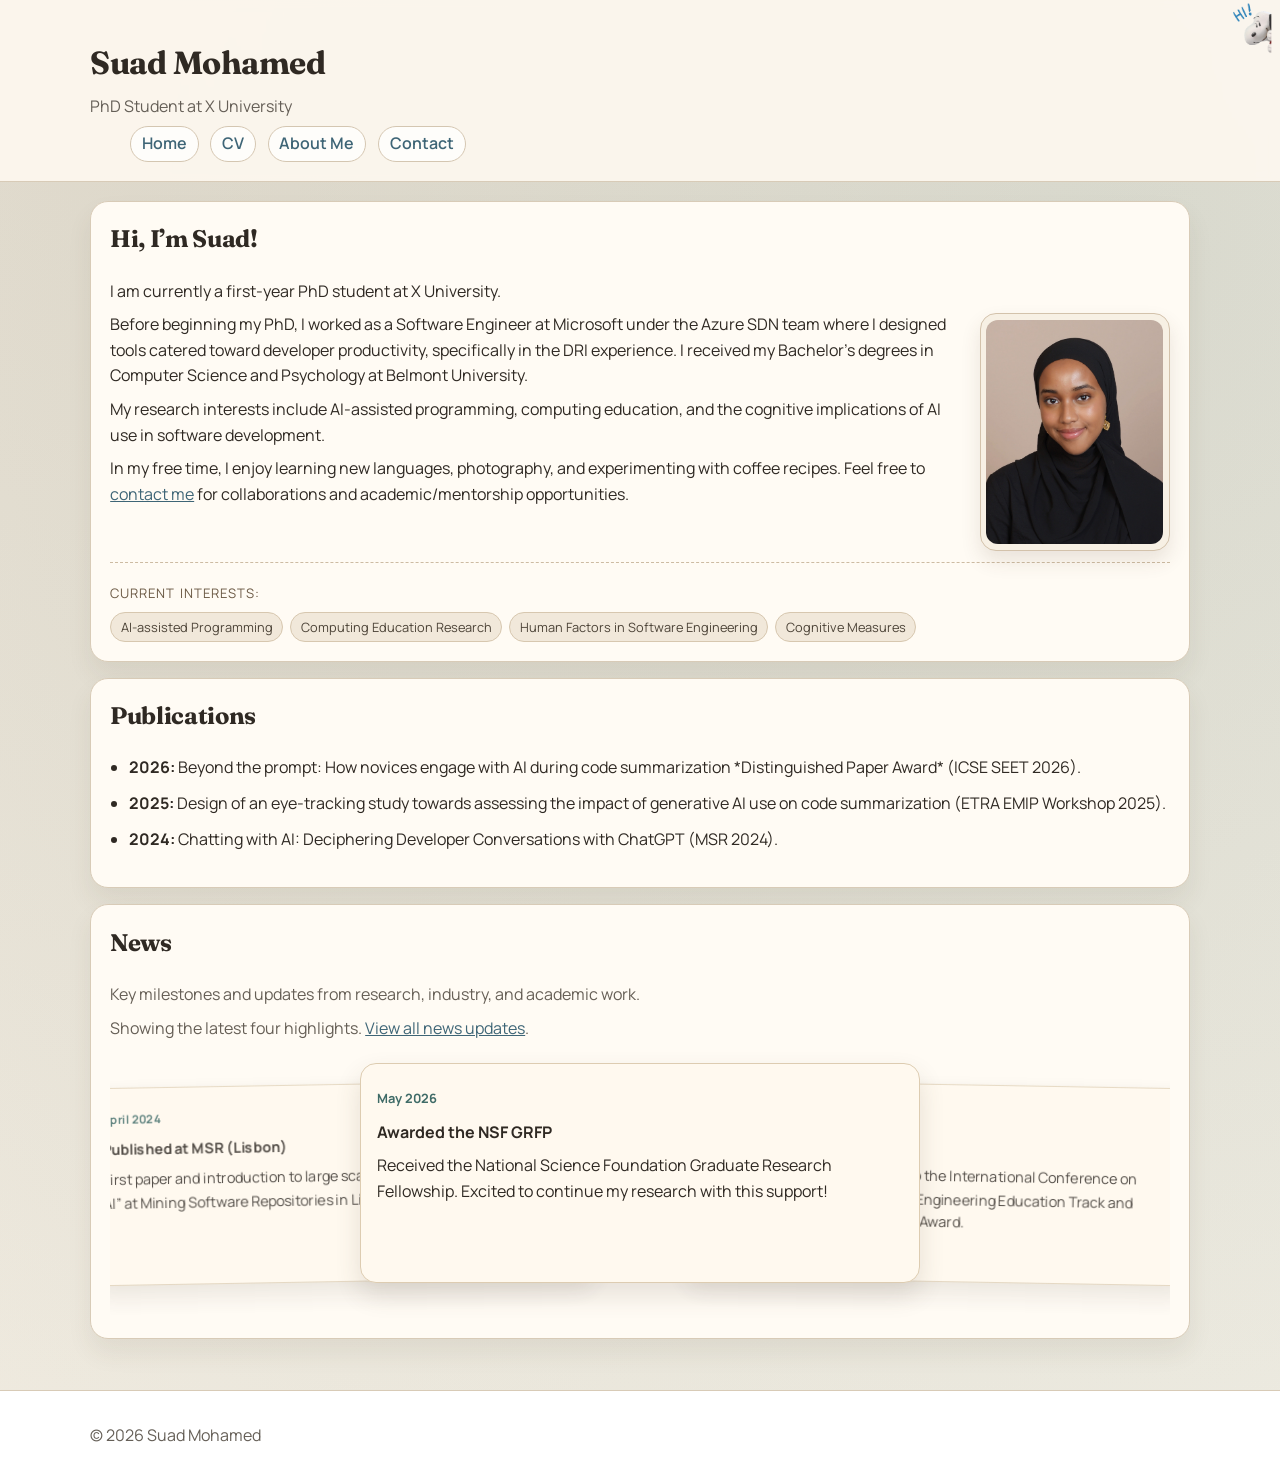
==== index.html @ ae7f822a "updating foundation for academic website" ====
<!doctype html>
<html lang="en">
  <head>
    <meta charset="UTF-8" />
    <meta name="viewport" content="width=device-width, initial-scale=1.0" />
    <meta
      name="description"
      content="Academic homepage for Suad Mohamed: research, publications, teaching, and contact details."
    />
    <title>Suad Mohamed | Academic Homepage</title>
    <link rel="preconnect" href="https://fonts.googleapis.com" />
    <link rel="preconnect" href="https://fonts.gstatic.com" crossorigin />
    <link
      href="https://fonts.googleapis.com/css2?family=Fraunces:opsz,wght@9..144,600;9..144,700&family=Manrope:wght@400;500;700&display=swap"
      rel="stylesheet"
    />
    <link rel="icon" type="image/png" href="photos/babypic.png" />
    <link rel="apple-touch-icon" href="photos/babypic.png" />
    <link rel="stylesheet" href="styles.css" />
  </head>
  <body class="home-page">
    <div class="corner-greeter" aria-hidden="true">
      <img
        src="photos/profile/snoopyhi.gif"
        alt="Animated Snoopy saying hi"
        class="corner-greeter-mascot"
      />
    </div>

    <header class="site-header">
      <div class="container">
        <h1>Suad Mohamed</h1>
        <p class="subtitle"> PhD Student at X University</p>
        <nav aria-label="Primary navigation">
          <ul class="nav-list">
            <li><a href="#about">Home</a></li>
            <li><a href="cv.html" target="_blank" rel="noopener">CV</a></li>
            <li><a href="about.html">About Me</a></li>
            <li class="nav-contact-item">
              <button
                type="button"
                class="nav-contact-toggle"
                id="homeContactToggle"
                aria-expanded="false"
                aria-controls="homeContactRow"
              >
                Contact
              </button>
              <div class="nav-contact-row" id="homeContactRow" aria-label="Contact links">
                <a class="nav-contact-icon" href="mailto:suadmohamedh@gmail.com" aria-label="Email">
                  <svg viewBox="0 0 24 24" width="30" height="30" aria-hidden="true" focusable="false">
                    <path d="M3 6h18v12H3z" fill="none" stroke="currentColor" stroke-width="1.8" />
                    <path d="M3 7l9 7 9-7" fill="none" stroke="currentColor" stroke-width="1.8" />
                  </svg>
                </a>
                <a class="nav-contact-icon" href="https://www.linkedin.com/suad-hmohamed" aria-label="LinkedIn">
                  <svg viewBox="0 0 24 24" width="30" height="30" aria-hidden="true" focusable="false">
                    <path d="M5 9h3v10H5zM6.5 5.5A1.5 1.5 0 116.5 8a1.5 1.5 0 010-3zM10 9h3v1.6c.7-1.2 2-1.9 3.3-1.8 2.3 0 4 1.5 4 4.5V19h-3v-5.1c0-1.4-.5-2.3-1.8-2.3s-2 .8-2 2.3V19h-3z" fill="currentColor" />
                  </svg>
                </a>
                <a class="nav-contact-icon" href="https://github.com/sussanmo" aria-label="GitHub">
                  <svg viewBox="0 0 24 24" width="30" height="30" aria-hidden="true" focusable="false">
                    <path d="M12 2C6.5 2 2 6.6 2 12.3c0 4.5 2.8 8.3 6.7 9.6.5.1.7-.2.7-.5v-2c-2.7.6-3.2-1.2-3.2-1.2-.4-1.2-1-1.5-1-1.5-.9-.6 0-.6 0-.6 1 .1 1.6 1.1 1.6 1.1.9 1.6 2.3 1.1 2.8.9.1-.7.4-1.1.7-1.3-2.1-.2-4.3-1.1-4.3-4.8 0-1 .3-1.8.8-2.5 0-.2-.3-1.2.1-2.5 0 0 .8-.3 2.6 1a8.8 8.8 0 014.8 0c1.8-1.3 2.6-1 2.6-1 .4 1.3.1 2.3.1 2.5.5.7.8 1.5.8 2.5 0 3.7-2.2 4.6-4.3 4.8.4.3.7 1 .7 2v2.9c0 .3.2.6.7.5 3.9-1.3 6.7-5.1 6.7-9.6C22 6.6 17.5 2 12 2z" fill="currentColor" />
                  </svg>
                </a>
              </div>
            </li>
          </ul>
        </nav>
      </div>
    </header>

    <main class="container home-layout">
      <section id="about" class="card home-about">
        <h2>Hi, I’m Suad!</h2>
        <div class="intro-grid">
          <div>
            <p>
              I am currently a first-year PhD student at X University.
            </p>
            <div class="headshot-frame">
              <img src="photos/headshot_id.jpeg" alt="Headshot of Suad Mohamed" class="headshot" />
            </div>
            <p>
              Before beginning my PhD, I worked as a Software Engineer at Microsoft under the Azure SDN team where I designed tools catered toward developer productivity, specifically in the DRI experience. I received my Bachelor’s degrees in Computer Science and
              Psychology at Belmont University.
            </p>
            <p>
              My research interests include AI-assisted programming, computing education, and the
              cognitive implications of AI use in software development.
            </p>
            <p>
              In my free time, I enjoy learning new languages, photography, and experimenting with coffee recipes.
              Feel free to <a href="mailto:suadmohamedh@gmail.com">contact me</a> for collaborations and academic/mentorship opportunities.
            </p>
          </div>
        </div>
        <div class="home-signature">
          <p>Current Interests:</p>
          <div class="cozy-tags" aria-label="Personal highlights">
            <span>AI-assisted Programming</span>
            <span>Computing Education Research</span>
            <span>Human Factors in Software Engineering</span>
            <span>Cognitive Measures</span>
          </div>
        </div>
      </section>

      <section id="publications" class="card home-publications">
        <h2>Publications</h2>
        <ul class="year-list">
          <li>
            <strong>2026:</strong> Beyond the prompt: How novices engage with AI during
            code summarization *Distinguished Paper Award* (ICSE SEET 2026).
          </li>
          <li>
            <strong>2025:</strong> Design of an eye-tracking study towards assessing the
            impact of generative AI use on code summarization (ETRA EMIP Workshop 2025).
          </li>
          <li>
            <strong>2024:</strong> Chatting with AI: Deciphering Developer Conversations
            with ChatGPT (MSR 2024).
          </li>
        </ul>
      </section>


      <section id="news" class="card home-news">
        <h2>News</h2>
        <p class="news-intro">Key milestones and updates from research, industry, and academic work.</p>
        <p class="news-intro">
          Showing the latest four highlights.
          <a href="news.html">View all news updates</a>.
        </p>
        <div class="news-deck" aria-label="Recent achievements" tabindex="0">
          <div class="news-track" role="list">
            <article class="news-card">
            <p class="news-year">May 2026</p>
            <h3>Awarded the NSF GRFP</h3>
            <p>
              Received the National Science Foundation Graduate Research Fellowship. Excited to continue my research with this support!
            </p>
          </article>
          <article class="news-card">
            <p class="news-year">April 2026</p>
            <h3>Presented at ICSE SEET (RIO)</h3>
            <p>
              “Beyond the Prompt” accepted to the International Conference on Software Engineering,
              Software Engineering Education Track and selected for Distinguished Paper Award.
            </p>
          </article>
          <article class="news-card">
            <p class="news-year">May 2025</p>
            <h3> Presented at ETRA EMIP (Tokyo)</h3>
            <p>
              Presented a design paper at the ETRA workshop on eye tracking in programming in Tokyo, Japan.
            </p>
          </article>
          <article class="news-card">
            <p class="news-year">May 2025</p>
            <h3>Dean’s Research Award</h3>
            <p>
              Received the College of Science &amp; Mathematics Dean’s Research Award.
            </p>
          </article>
          <article class="news-card">
            <p class="news-year">April 2024</p>
            <h3>Published at MSR (Lisbon)</h3>
            <p>
              First paper and introduction to large scale data-mining! “Chatting with AI” at Mining Software Repositories in Lisbon.
            </p>
          </article>
          </div>
        </div>
      </section>

    </main>

    <footer class="site-footer">
      <div class="container">
        <p>© <span id="year">2026</span> Suad Mohamed</p>
      </div>
    </footer>
    <script src="index.js"></script>
  </body>
</html>
---- styles.css ----
:root {
  --bg: #f8fafc;
  --text: #0f172a;
  --muted: #475569;
  --card: #ffffff;
  --border: #e2e8f0;
  --link: #1d4ed8;
  --pin-card-width: 230px;
  --pin-row-unit: 10px;
}

* {
  box-sizing: border-box;
}

body {
  margin: 0;
  font-family: Arial, Helvetica, sans-serif;
  background: var(--bg);
  color: var(--text);
  line-height: 1.6;
}

.home-page .corner-greeter {
  position: fixed;
  top: 0;
  right: 0;
  display: grid;
  justify-items: center;
  gap: 0;
  z-index: 30;
  pointer-events: none;
  animation: corner-slide-in 950ms cubic-bezier(0.19, 1.2, 0.36, 1);
  transition: opacity 180ms ease, transform 220ms ease;
}

.home-page .corner-greeter.is-hidden {
  opacity: 0;
  transform: translateY(-10px);
}

.home-page .corner-greeter-mascot {
  width: 56px;
  height: 56px;
  display: block;
  object-fit: contain;
}

@keyframes corner-slide-in {
  0% {
    transform: translateX(88px) rotate(4deg);
    opacity: 0;
  }
  70% {
    transform: translateX(-6px) rotate(-2deg);
    opacity: 1;
  }
  100% {
    transform: translateX(0) rotate(0deg);
    opacity: 1;
  }
}

.home-page {
  --bg: #f3efe5;
  --text: #2f2923;
  --muted: #655f57;
  --card: #fffbf4;
  --border: #d8cbb7;
  --link: #3e6576;
  font-family: 'Manrope', sans-serif;
  background:
    radial-gradient(circle at 10% 8%, rgba(156, 129, 96, 0.16), rgba(156, 129, 96, 0)),
    radial-gradient(circle at 88% 16%, rgba(86, 126, 116, 0.14), rgba(86, 126, 116, 0)),
    var(--bg);
}

.home-page h1,
.home-page h2 {
  font-family: 'Fraunces', serif;
  letter-spacing: -0.015em;
}

.home-page .container {
  width: min(1100px, 94%);
}

.home-page .site-header {
  background: rgba(255, 250, 242, 0.86);
  border-bottom: 1px solid #d8cbb7;
  backdrop-filter: blur(5px);
  padding: 2.3rem 0 1.2rem;
}

.home-page .subtitle {
  margin-bottom: 0.4rem;
}

.home-note {
  margin: 0.2rem 0 1rem;
  color: #4d6e78;
  font-size: 0.95rem;
}

.news-page {
  --bg: #f3efe5;
  --text: #2f2923;
  --muted: #655f57;
  --card: #fffbf4;
  --border: #d8cbb7;
  --link: #3e6576;
  font-family: 'Manrope', sans-serif;
  background: var(--bg);
}

.news-page .container {
  width: min(1100px, 94%);
}

.news-page .site-header {
  background: rgba(255, 250, 242, 0.86);
  border-bottom: 1px solid #d8cbb7;
  backdrop-filter: blur(5px);
  padding: 2.3rem 0 1.2rem;
}

.news-page .site-header h1 {
  font-family: 'Fraunces', serif;
  letter-spacing: -0.015em;
}

.news-page .subtitle {
  margin-bottom: 0.4rem;
}

.home-page .nav-list a,
.home-page .nav-contact-toggle,
.about-page .nav-list a,
.about-page .nav-contact-toggle,
.news-page .nav-list a,
.news-page .nav-contact-toggle {
  background: rgba(255, 255, 255, 0.75);
  border: 1px solid #d4c6b1;
  border-radius: 999px;
  padding: 0.24rem 0.68rem;
  min-height: 2rem;
  display: inline-flex;
  align-items: center;
  line-height: 1.2;
  color: var(--link);
  font: inherit;
  font-weight: 600;
  text-decoration: none;
  appearance: none;
}

.home-page .nav-list,
.about-page .nav-list,
.news-page .nav-list {
  gap: 0.72rem;
}

.home-page .nav-contact-item,
.about-page .nav-contact-item,
.news-page .nav-contact-item {
  position: relative;
  display: inline-flex;
  align-items: center;
  gap: 0;
  min-height: 2rem;
  vertical-align: middle;
}

.home-page .nav-contact-toggle {
  cursor: pointer;
}

.about-page .nav-contact-toggle {
  cursor: pointer;
}

.news-page .nav-contact-toggle {
  cursor: pointer;
}

.home-page .nav-contact-row,
.about-page .nav-contact-row,
.news-page .nav-contact-row {
  position: absolute;
  top: 0;
  left: calc(100% + 0.35rem);
  z-index: 25;
  display: inline-flex;
  align-items: center;
  gap: 0.26rem;
  min-height: 2.3rem;
  padding: 0;
  overflow: hidden;
  max-width: 0;
  opacity: 0;
  transform: translate(-8px, 0);
  transition: max-width 260ms ease, opacity 210ms ease, transform 260ms ease;
}

.home-page .nav-contact-row.is-open,
.about-page .nav-contact-row.is-open,
.news-page .nav-contact-row.is-open {
  max-width: 180px;
  opacity: 1;
  transform: translate(0, 0);
}

.home-page .nav-contact-icon,
.about-page .nav-contact-icon,
.news-page .nav-contact-icon {
  width: 2.2rem;
  height: 2.2rem;
  border-radius: 999px;
  border: 1px solid #9f7a4e;
  background: #fff7ea;
  color: #3f2f1f;
  display: grid;
  place-items: center;
}

.home-page .nav-contact-icon svg,
.about-page .nav-contact-icon svg,
.news-page .nav-contact-icon svg {
  display: block;
  width: 28px !important;
  height: 28px !important;
}

.home-page .nav-contact-icon:hover,
.about-page .nav-contact-icon:hover,
.news-page .nav-contact-icon:hover {
  background: #e8cfad;
}

.home-page .card {
  border-radius: 18px;
  border-color: #d8cbb7;
  box-shadow: 0 14px 24px rgba(79, 60, 38, 0.08);
  margin-bottom: 1rem;
  padding: 1.15rem 1.2rem;
  animation: home-card-rise 420ms ease both;
}

.home-page .home-layout {
  display: block;
}

.home-page .home-about {
  width: 100%;
}

.home-page .intro-grid {
  display: block;
}

.home-page .home-publications {
  width: 100%;
}

.home-page .home-news {
  width: 100%;
}

.home-page .card:nth-of-type(2) {
  animation-delay: 70ms;
}

.home-page .card:nth-of-type(3) {
  animation-delay: 140ms;
}

.home-page .card:nth-of-type(4) {
  animation-delay: 210ms;
}

.home-page .headshot-frame {
  border-radius: 16px;
  border: 1px solid #d3c2ab;
  background: #f7f0e4;
  padding: 0.35rem;
  width: 190px;
  max-width: 190px;
  aspect-ratio: 4 / 5;
  float: right;
  clear: right;
  margin: 0.05rem 0 0.7rem 0.95rem;
  box-shadow: 0 10px 20px rgba(79, 60, 38, 0.12);
  overflow: hidden;
}

.home-page .headshot {
  min-height: 0;
  border-radius: 12px;
  object-position: center 24%;
}

.home-signature {
  clear: both;
  margin-top: 0.9rem;
  border-top: 1px dashed #cdbba2;
  padding-top: 0.75rem;
}

.home-signature p {
  margin: 0;
  font-size: 0.82rem;
  text-transform: uppercase;
  letter-spacing: 0.08em;
  color: #6c5a45;
}

.cozy-tags {
  margin-top: 0.45rem;
  display: flex;
  flex-wrap: wrap;
  gap: 0.42rem;
}

.cozy-tags span {
  font-size: 0.8rem;
  background: #f1e8da;
  color: #4d4438;
  border: 1px solid #d7c7af;
  border-radius: 999px;
  padding: 0.25rem 0.6rem;
}

.home-page .news-intro {
  color: #665f56;
}

.home-page .news-card {
  background: #fff9ef;
  border-color: #ddccb1;
  box-shadow: 0 12px 26px rgba(77, 64, 47, 0.14);
}

.home-page main {
  padding: 1.2rem 0 2.2rem;
}

.home-page .news-year {
  color: #3f6b67;
}

@keyframes home-card-rise {
  from {
    opacity: 0;
    transform: translateY(8px);
  }
  to {
    opacity: 1;
    transform: translateY(0);
  }
}

.container {
  width: min(900px, 92%);
  margin: 0 auto;
}

.site-header {
  background: #ffffff;
  border-bottom: 1px solid var(--border);
  padding: 2rem 0 1rem;
}

h1 {
  margin: 0;
  font-size: 2rem;
}

.subtitle {
  margin: 0.4rem 0 1rem;
  color: var(--muted);
}

.nav-list {
  list-style: none;
  display: flex;
  gap: 1rem;
  margin: 0;
  flex-wrap: wrap;
  align-items: center;
}

.nav-list li {
  display: flex;
  align-items: center;
}

.nav-list a {
  color: var(--link);
  text-decoration: none;
  font-weight: 600;
}

.nav-list a:hover {
  text-decoration: underline;
}

main {
  padding: 1.5rem 0 2.5rem;
}

.card {
  background: var(--card);
  border: 1px solid var(--border);
  border-radius: 10px;
  padding: 1.25rem;
  margin-bottom: 1rem;
}

.intro-grid {
  display: grid;
  grid-template-columns: 1.4fr 1fr;
  gap: 1rem;
  align-items: stretch;
}

.headshot-frame {
  border: 1px solid var(--border);
  border-radius: 10px;
  min-height: 220px;
  overflow: hidden;
  background: #f1f5f9;
}

.headshot {
  width: 100%;
  height: 100%;
  min-height: 220px;
  object-fit: cover;
  display: block;
}

.card ul {
  padding-left: 1.2rem;
}

.card li {
  margin-bottom: 0.65rem;
}

.card ul ul {
  margin-top: 0.35rem;
}

.card p {
  margin-top: 0.5rem;
  margin-bottom: 0.5rem;
}

.year-list {
  list-style: disc;
  padding-left: 1.2rem;
}

.news-intro {
  color: var(--muted);
}

.news-card {
  width: min(560px, 82vw);
  max-width: 560px;
  min-height: 220px;
  background: #f8fafc;
  border: 1px solid var(--border);
  border-radius: 16px;
  padding: 1rem;
  box-shadow: 0 16px 34px rgba(15, 23, 42, 0.12);
  position: absolute;
  top: 0;
  left: 50%;
  transform-origin: center;
  transition: transform 650ms ease, opacity 650ms ease, filter 650ms ease,
    box-shadow 650ms ease;
}

.news-card h3 {
  margin: 0.2rem 0 0.4rem;
  font-size: 1rem;
}

.news-year {
  display: inline-block;
  margin: 0;
  font-size: 0.8rem;
  font-weight: 700;
  color: var(--link);
}

.news-deck {
  position: relative;
  height: 270px;
  margin-top: 0.35rem;
  overflow: hidden;
  cursor: ew-resize;
}

.news-deck:focus-visible {
  outline: 2px solid var(--link);
  outline-offset: 4px;
}

.news-track {
  position: relative;
  width: 100%;
  height: 100%;
}

.news-card.is-center {
  transform: translate(-50%, 14px) scale(1);
  opacity: 1;
  filter: blur(0);
  z-index: 5;
}

.news-card.is-left {
  transform: translate(calc(-50% - 300px), 24px) scale(0.9) rotate(-1deg);
  opacity: 0.82;
  filter: blur(0.2px);
  z-index: 4;
}

.news-card.is-right {
  transform: translate(calc(-50% + 300px), 24px) scale(0.9) rotate(1deg);
  opacity: 0.82;
  filter: blur(0.2px);
  z-index: 4;
}

.news-card.is-back {
  transform: translate(-50%, 34px) scale(0.82);
  opacity: 0;
  filter: blur(0.8px);
  z-index: 1;
  pointer-events: none;
}

.news-archive-list {
  margin: 1rem 0 0;
  padding: 0 0 0 1.5rem;
  list-style: none;
  border-left: 1px solid #dbe4f2;
}

.news-archive-item {
  position: relative;
  margin: 0;
  padding: 0 0 1rem 1rem;
  border-bottom: 1px solid #e2e8f0;
}

.news-archive-item:last-child {
  border-bottom: none;
  padding-bottom: 0;
}

.news-archive-item::before {
  content: '';
  position: absolute;
  left: -1.74rem;
  top: 0.55rem;
  width: 0.45rem;
  height: 0.45rem;
  border-radius: 999px;
  background: #0f172a;
}

.news-archive-item article {
  display: grid;
  grid-template-columns: 68px 1fr;
  column-gap: 0.95rem;
  align-items: start;
  padding-top: 0.2rem;
}

.news-archive-item .news-year {
  grid-column: 1;
  margin-top: 0.2rem;
  font-size: 0.72rem;
  letter-spacing: 0.07em;
  color: #334155;
}

.news-archive-item h3,
.news-archive-item p {
  grid-column: 2;
}

.news-archive-item h3 {
  margin: 0 0 0.2rem;
  font-size: 1rem;
}

.news-archive-item p {
  margin-top: 0;
}

.about-page {
  --pin-card-width: 300px;
  --pin-row-unit: 10px;
  --link: #3e6576;
  background: #f2efe6;
  font-family: 'Manrope', sans-serif;
}

.about-page .site-header {
  background: rgba(255, 250, 242, 0.86);
  border-bottom: 1px solid #d8cbb7;
  backdrop-filter: blur(5px);
  padding: 2.3rem 0 1.2rem;
}

.about-page .site-header h1 {
  font-family: 'Fraunces', serif;
  letter-spacing: -0.015em;
}

.about-page .subtitle {
  margin-bottom: 0.4rem;
}

.about-page .home-note {
  margin: 0.2rem 0 1rem;
  color: #4d6e78;
  font-size: 0.95rem;
}

.about-page .nav-list a:hover {
  text-decoration: underline;
}

.about-page h1,
.about-page h2 {
  font-family: 'Space Grotesk', sans-serif;
}

.about-feed-card {
  border-radius: 18px;
  background: #fbf8f1;
  border-color: #d9cfbe;
  box-shadow: 0 16px 28px rgba(93, 72, 50, 0.12);
  width: min(980px, 100%);
  margin-inline: auto;
}

.about-intro-copy h2 {
  margin: 0.2rem 0 0.3rem;
}

.about-story-toolbar {
  margin-top: 0.95rem;
  display: flex;
  align-items: flex-start;
  justify-content: space-between;
  gap: 0.8rem;
}

.story-strip {
  display: flex;
  gap: 0.9rem;
  flex-wrap: wrap;
  margin-top: 1rem;
}

.about-feed-filter {
  border: 1px solid #efcba8;
  background: #fff8ef;
  color: #7c4f2f;
  border-radius: 999px;
  padding: 0.28rem 0.64rem;
  font-size: 0.78rem;
  font-weight: 700;
  cursor: pointer;
}

.about-feed-filter.is-active {
  background: #9a3412;
  border-color: #9a3412;
  color: #fff7ed;
}

.story-highlight {
  border: none;
  background: transparent;
  color: #4b3a2a;
  padding: 0;
  display: grid;
  justify-items: center;
  gap: 0.28rem;
  cursor: pointer;
}

.story-ring {
  width: 76px;
  height: 76px;
  border-radius: 999px;
  background: conic-gradient(from 120deg, #6a8f6e, #53758f, #7a5a3c, #6a8f6e);
  padding: 3px;
  display: inline-flex;
  align-items: center;
  justify-content: center;
  box-shadow: 0 8px 14px rgba(75, 58, 42, 0.18);
}

.story-thumb {
  width: 100%;
  height: 100%;
  border-radius: 999px;
  object-fit: cover;
  border: 2px solid #fff7ee;
}

.story-label {
  font-size: 0.78rem;
  font-weight: 700;
  letter-spacing: 0.01em;
}

.story-highlight:hover .story-ring {
  transform: translateY(-1px) scale(1.03);
}

.story-highlight:focus-visible {
  outline: 2px solid #53758f;
  outline-offset: 2px;
}

.about-filter-menu-wrap {
  position: relative;
  display: inline-block;
  flex-shrink: 0;
}

.about-filter-menu-button {
  border: 1px solid #c8b89d;
  background: #f7f0e4;
  color: #4b3a2a;
  border-radius: 999px;
  padding: 0.36rem 0.72rem;
  font-size: 0.8rem;
  font-weight: 700;
  display: inline-flex;
  align-items: center;
  gap: 0.35rem;
  cursor: pointer;
}

.about-filter-menu-button:hover {
  background: #efe6d8;
}

.about-filter-menu-button[aria-expanded='true'] {
  background: #e4d9c8;
  border-color: #b6a58b;
}

.about-filter-icon {
  display: inline-flex;
  align-items: center;
}

.about-filter-menu {
  position: absolute;
  top: calc(100% + 0.35rem);
  right: 0;
  background: #fffaf0;
  border: 1px solid #d6cab5;
  border-radius: 12px;
  box-shadow: 0 10px 18px rgba(75, 58, 42, 0.12);
  padding: 0.5rem;
  display: flex;
  flex-wrap: wrap;
  gap: 0.35rem;
  min-width: 250px;
  z-index: 12;
  opacity: 0;
  visibility: hidden;
  pointer-events: none;
  transform: translateY(6px) scale(0.98);
  transform-origin: top left;
  transition: opacity 180ms ease, transform 180ms ease, visibility 180ms ease;
}

.about-filter-menu.is-open {
  opacity: 1;
  visibility: visible;
  pointer-events: auto;
  transform: translateY(0) scale(1);
}

.about-feed-filter {
  border: 1px solid #d5c8b2;
  background: #fff7eb;
  color: #4b3a2a;
  border-radius: 999px;
  padding: 0.25rem 0.62rem;
  font-size: 0.76rem;
  font-weight: 700;
  cursor: pointer;
}

.about-feed-filter.is-active {
  background: #53758f;
  border-color: #53758f;
  color: #f3f8fc;
}

.about-page .container {
  width: min(1080px, 92%);
}

.about-page main.container {
  display: flex;
  justify-content: center;
}

.about-page .pin-board {
  grid-template-columns: repeat(3, minmax(0, 1fr));
  grid-auto-rows: auto;
  grid-auto-flow: row;
  justify-content: stretch;
  gap: 0.8rem;
  max-width: 860px;
  margin: 1rem auto 0;
}

.about-page .pin-card {
  width: 100%;
  border-radius: 18px;
  padding: 0;
  background: #31463c;
  border: 1px solid #a7b9ad;
  position: relative;
}

.about-page .pin-image {
  width: 100%;
  aspect-ratio: 1 / 1;
  height: auto;
  border-radius: 18px;
  margin: 0;
  transition: transform 240ms ease;
}

.about-page .pin-card h3,
.about-page .pin-card p {
  display: none;
}

.about-page .pin-card .pin-caption {
  position: absolute;
  left: 0;
  right: 0;
  bottom: 0;
  padding: 0.75rem 0.75rem 0.85rem;
  background: linear-gradient(to top, rgba(49, 70, 60, 0.88), rgba(49, 70, 60, 0));
}

.about-page .pin-card .pin-caption p {
  display: block;
  margin: 0.22rem 0 0;
  color: #f8fafc;
  font-size: 0.8rem;
  line-height: 1.25;
}

.pin-caption-tag {
  display: inline-block;
  border-radius: 999px;
  background: rgba(240, 234, 220, 0.25);
  color: #f3ede2;
  font-size: 0.69rem;
  font-weight: 700;
  letter-spacing: 0.04em;
  text-transform: uppercase;
  padding: 0.16rem 0.48rem;
}

.about-page .pin-card.is-hidden {
  display: none;
}

.about-page .pin-card:hover .pin-image {
  transform: scale(1.03);
}

.pin-board {
  width: 100%;
  display: grid;
  grid-template-columns: repeat(auto-fill, var(--pin-card-width));
  grid-auto-rows: var(--pin-row-unit);
  grid-auto-flow: dense;
  justify-content: center;
  gap: 0.75rem;
  margin-top: 1rem;
}

.pin-card {
  width: var(--pin-card-width);
  background: #f3f3f3;
  border: none;
  border-radius: 12px;
  padding: 0;
  text-align: left;
  overflow: hidden;
  margin: 0;
}

button.pin-card {
  cursor: pointer;
  font: inherit;
  color: inherit;
}

button.pin-card:hover {
  transform: translateY(-2px);
}

button.pin-card:focus-visible {
  outline: 2px solid var(--link);
  outline-offset: 2px;
}

.pin-image {
  display: block;
  width: 100%;
  border-radius: 12px;
  object-fit: cover;
  margin-bottom: 0;
}

.pin-card h3 {
  margin: 0.65rem 0.75rem 0.2rem;
  font-size: 1rem;
  line-height: 1.2;
}

.pin-card p {
  margin: 0 0.75rem 0.75rem;
  font-size: 0.9rem;
  color: var(--muted);
}

.pin-small .pin-image {
  height: 240px;
}

.pin-medium .pin-image {
  height: 320px;
}

.pin-large .pin-image {
  height: 400px;
}

.pin-modal {
  position: fixed;
  inset: 0;
  background: rgba(15, 23, 42, 0.6);
  display: none;
  align-items: center;
  justify-content: center;
  z-index: 50;
  padding: 1rem;
}

.pin-modal.is-open {
  display: flex;
}

.pin-modal-content {
  width: min(420px, 96%);
  background: #fffaf2;
  border-radius: 16px;
  padding: 0.75rem;
  border: 1px solid #d6cab5;
  position: relative;
}

.pin-modal-media {
  position: relative;
  width: 100%;
  aspect-ratio: 1 / 1;
  border-radius: 12px;
  overflow: hidden;
  background: #ece3d2;
}

.pin-modal-media.is-square {
  aspect-ratio: 1 / 1;
}

.pin-modal-media.is-portrait {
  aspect-ratio: 4 / 5;
}

.pin-modal-image {
  width: 100%;
  height: 100%;
  max-height: none;
  object-fit: contain;
  object-position: center;
  border-radius: 0;
}

.pin-modal-image.is-crop-fit {
  object-fit: cover;
}

.pin-modal-meta {
  margin: 0.55rem 0 0.25rem;
  font-size: 0.78rem;
  letter-spacing: 0.08em;
  text-transform: uppercase;
  color: #5f7a65;
}

.pin-modal-step {
  border: 1px solid #cdbda4;
  background: #f6ede0;
  color: #4b3a2a;
  border-radius: 999px;
  padding: 0.35rem 0.75rem;
  font-size: 0.82rem;
  font-weight: 700;
  cursor: pointer;
}

.pin-modal-step:hover {
  background: #ede2d1;
}

.pin-modal-step-overlay {
  position: absolute;
  top: 50%;
  transform: translateY(-50%);
  width: 2rem;
  height: 2rem;
  border-radius: 999px;
  border: none;
  background: rgba(59, 84, 71, 0.62);
  color: #f7f3e9;
  font-size: 1.35rem;
  line-height: 1;
  display: grid;
  place-items: center;
  padding: 0;
}

.pin-modal-step-prev {
  left: 0.45rem;
}

.pin-modal-step-next {
  right: 0.45rem;
}

.pin-modal-step-overlay[disabled] {
  opacity: 0;
  pointer-events: none;
}

.pin-modal-close {
  position: absolute;
  top: 0.5rem;
  right: 0.6rem;
  border: none;
  background: #ffffff;
  width: 2rem;
  height: 2rem;
  border-radius: 999px;
  cursor: pointer;
  font-size: 1.2rem;
  line-height: 1;
}

h2 {
  margin-top: 0;
}

a {
  color: var(--link);
}

.site-footer {
  border-top: 1px solid var(--border);
  background: #ffffff;
  padding: 1rem 0;
  color: var(--muted);
}

@media (max-width: 700px) {
  .intro-grid {
    grid-template-columns: 1fr;
  }

  .home-page .container {
    width: min(980px, 94%);
  }

  .home-page .home-layout {
    display: block;
  }

  .home-page .intro-grid {
    display: block;
  }

  .home-page .headshot-frame {
    float: right;
    clear: right;
    max-width: 280px;
    width: min(100%, 280px);
    aspect-ratio: auto;
    padding: 0.3rem;
    margin: 0.05rem 0 0.8rem 0.8rem;
  }

  .home-page .nav-contact-row.is-open {
    max-width: 220px;
  }

  .home-page .corner-greeter {
    top: 0;
    right: 0;
  }

  .home-page .corner-greeter-mascot {
    width: 48px;
    height: 48px;
  }

  .news-deck {
    height: auto;
    overflow-x: auto;
    overflow-y: hidden;
    padding-bottom: 0.25rem;
    cursor: grab;
  }

  .news-track {
    display: flex;
    gap: 0.75rem;
    width: max-content;
    height: auto;
  }

  .news-card {
    position: static;
    width: 86vw;
    min-height: 200px;
    max-width: 460px;
    transform: none;
    opacity: 1;
    filter: none;
    box-shadow: 0 12px 22px rgba(15, 23, 42, 0.11);
  }

  .news-card.is-center,
  .news-card.is-left,
  .news-card.is-right,
  .news-card.is-back {
    transform: none;
    opacity: 1;
    filter: none;
  }

  .news-archive-list {
    padding-left: 1.15rem;
  }

  .news-archive-item {
    padding-left: 0.8rem;
  }

  .news-archive-item::before {
    left: -1.4rem;
  }

  .news-archive-item article {
    grid-template-columns: 1fr;
    row-gap: 0.2rem;
  }

  .news-archive-item .news-year,
  .news-archive-item h3,
  .news-archive-item p {
    grid-column: 1;
  }

  .pin-board {
    grid-template-columns: repeat(auto-fill, minmax(180px, 1fr));
    grid-auto-rows: 6px;
    justify-content: stretch;
  }

  .about-page {
    --pin-card-width: 100%;
    --pin-row-unit: 8px;
  }

  .about-intro-copy {
    text-align: center;
  }

  .about-page .nav-contact-row.is-open {
    max-width: 220px;
  }

  .story-strip {
    justify-content: center;
  }

  .about-story-toolbar {
    flex-direction: column;
    align-items: center;
  }

  .about-filter-menu-wrap {
    display: block;
    text-align: center;
  }

  .about-filter-menu {
    left: 50%;
    transform: translateX(-50%);
  }

  .about-page .container {
    width: min(900px, 95%);
  }

  .about-page .pin-board {
    grid-template-columns: repeat(3, minmax(0, 1fr));
    grid-auto-rows: auto;
    gap: 0.6rem;
    max-width: 760px;
  }

  .about-page .pin-card h3 {
    font-size: 0.95rem;
  }

  .about-page .pin-card p {
    font-size: 0.82rem;
  }

  .about-page .pin-card .pin-caption p {
    font-size: 0.76rem;
  }

  .story-strip {
    gap: 0.6rem;
  }

  .story-ring {
    width: 66px;
    height: 66px;
  }

  .about-page .pin-small .pin-image {
    height: 180px;
  }

  .about-page .pin-medium .pin-image {
    height: 230px;
  }

  .about-page .pin-large .pin-image {
    height: 280px;
  }

  .pin-card {
    width: 100%;
    border-radius: 18px;
  }
}

@media (prefers-reduced-motion: reduce) {
  .home-page .corner-greeter {
    animation: none;
  }
}

@media (min-width: 701px) and (max-width: 1024px) {
  .pin-board {
    grid-template-columns: repeat(auto-fill, 210px);
  }

  .about-page {
    --pin-card-width: 240px;
  }

  .about-page .container {
    width: min(1100px, 95%);
  }

  .about-page .pin-board {
    grid-template-columns: repeat(3, minmax(0, 1fr));
    grid-auto-rows: auto;
  }

  .about-page .pin-small .pin-image {
    height: 200px;
  }

  .about-page .pin-medium .pin-image {
    height: 260px;
  }

  .about-page .pin-large .pin-image {
    height: 320px;
  }
}
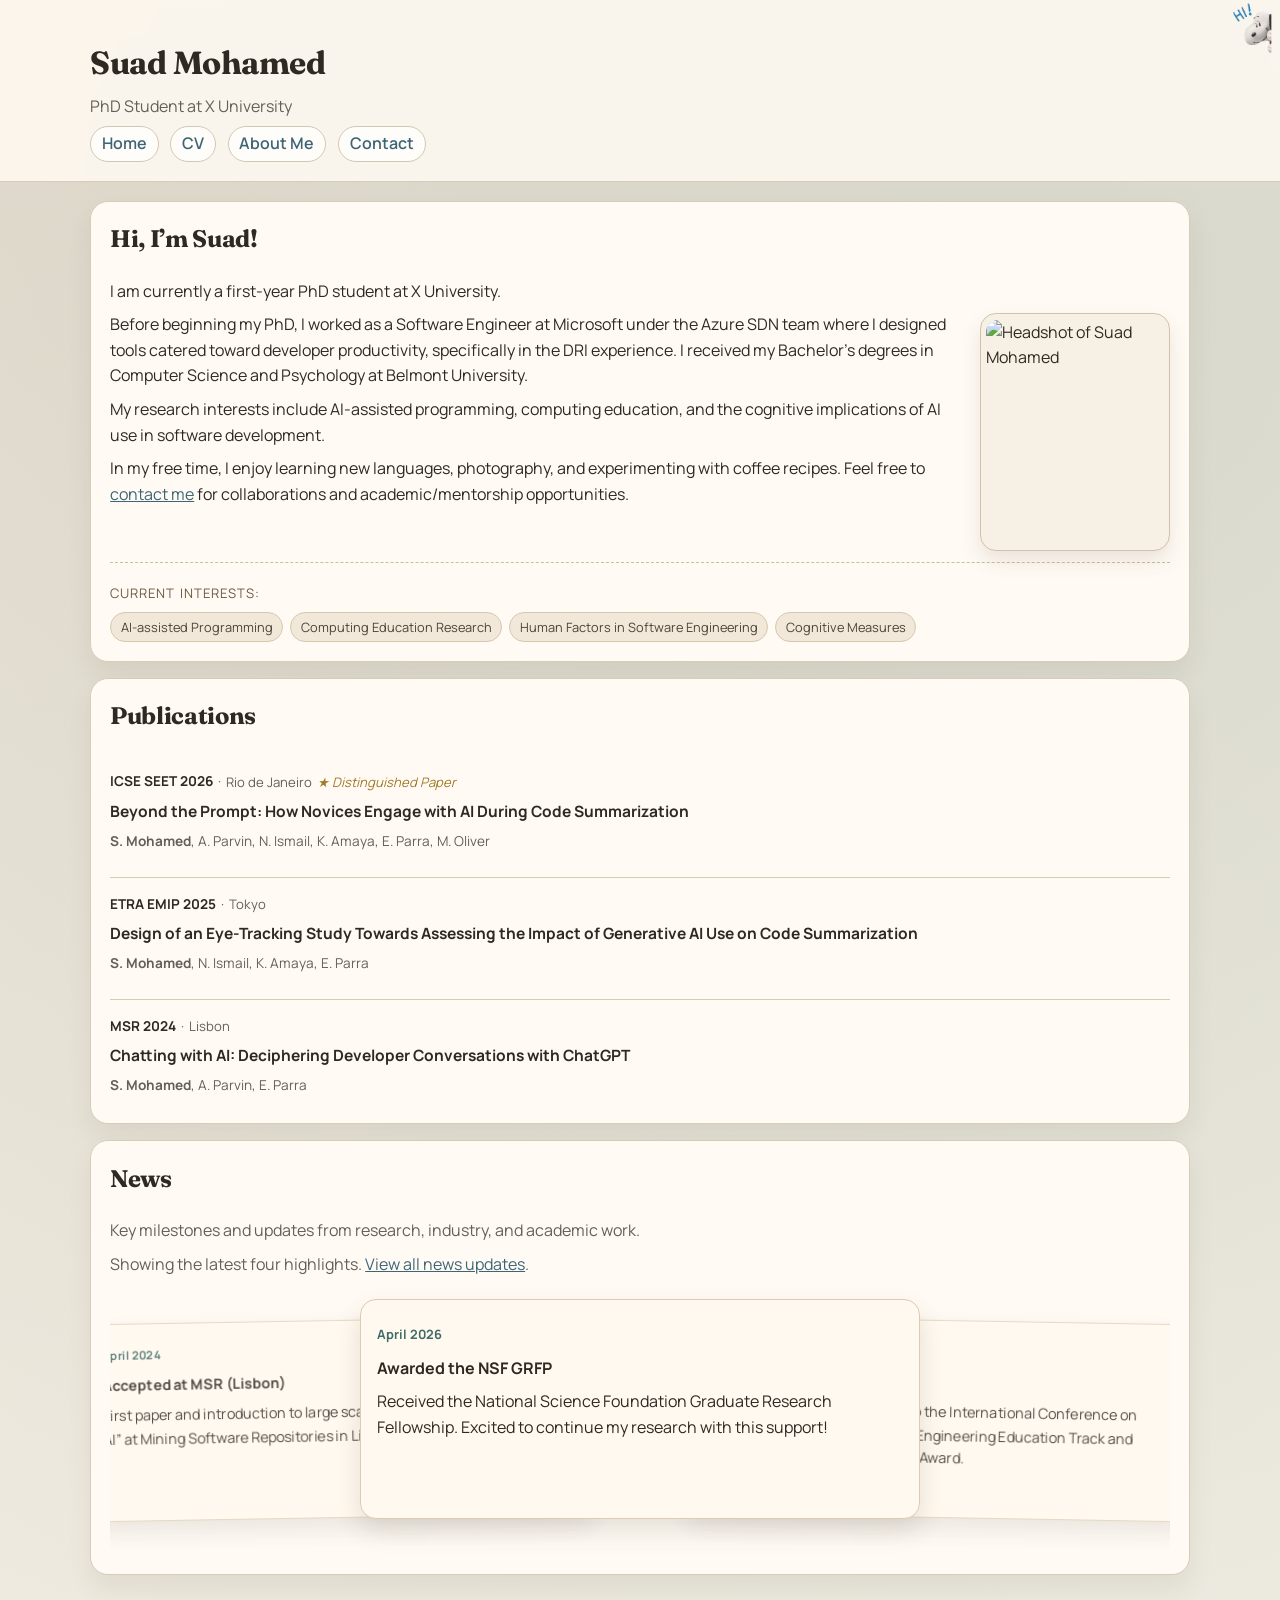
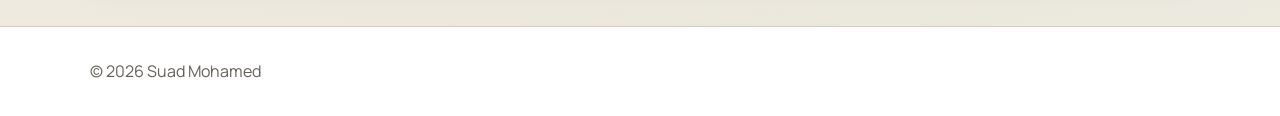
==== commit ac494294: "updating with style changes and active cv" ====
--- a/index.html
+++ b/index.html
@@ -14,8 +14,8 @@
       href="https://fonts.googleapis.com/css2?family=Fraunces:opsz,wght@9..144,600;9..144,700&family=Manrope:wght@400;500;700&display=swap"
       rel="stylesheet"
     />
-    <link rel="icon" type="image/png" href="photos/babypic.png" />
-    <link rel="apple-touch-icon" href="photos/babypic.png" />
+    <link rel="icon" type="image/png" href="photos/profile/babypic.png" />
+    <link rel="apple-touch-icon" href="photos/profile/babypic.png" />
     <link rel="stylesheet" href="styles.css" />
   </head>
   <body class="home-page">
@@ -30,7 +30,7 @@
     <header class="site-header">
       <div class="container">
         <h1>Suad Mohamed</h1>
-        <p class="subtitle"> PhD Student at X University</p>
+        <p class="subtitle">PhD Student at X University</p>
         <nav aria-label="Primary navigation">
           <ul class="nav-list">
             <li><a href="#about">Home</a></li>
@@ -47,13 +47,13 @@
                 Contact
               </button>
               <div class="nav-contact-row" id="homeContactRow" aria-label="Contact links">
-                <a class="nav-contact-icon" href="mailto:suadmohamedh@gmail.com" aria-label="Email">
+                <a class="nav-contact-icon" href="mailto:suad.h.mohamed@vanderbilt.edu" aria-label="Email">
                   <svg viewBox="0 0 24 24" width="30" height="30" aria-hidden="true" focusable="false">
                     <path d="M3 6h18v12H3z" fill="none" stroke="currentColor" stroke-width="1.8" />
                     <path d="M3 7l9 7 9-7" fill="none" stroke="currentColor" stroke-width="1.8" />
                   </svg>
                 </a>
-                <a class="nav-contact-icon" href="https://www.linkedin.com/suad-hmohamed" aria-label="LinkedIn">
+                <a class="nav-contact-icon" href="https://www.linkedin.com/in/suad-hmohamed" aria-label="LinkedIn">
                   <svg viewBox="0 0 24 24" width="30" height="30" aria-hidden="true" focusable="false">
                     <path d="M5 9h3v10H5zM6.5 5.5A1.5 1.5 0 116.5 8a1.5 1.5 0 010-3zM10 9h3v1.6c.7-1.2 2-1.9 3.3-1.8 2.3 0 4 1.5 4 4.5V19h-3v-5.1c0-1.4-.5-2.3-1.8-2.3s-2 .8-2 2.3V19h-3z" fill="currentColor" />
                   </svg>
@@ -79,7 +79,7 @@
               I am currently a first-year PhD student at X University.
             </p>
             <div class="headshot-frame">
-              <img src="photos/headshot_id.jpeg" alt="Headshot of Suad Mohamed" class="headshot" />
+              <img src="photos/profile/headshot_id.jpeg" alt="Headshot of Suad Mohamed" class="headshot" />
             </div>
             <p>
               Before beginning my PhD, I worked as a Software Engineer at Microsoft under the Azure SDN team where I designed tools catered toward developer productivity, specifically in the DRI experience. I received my Bachelor’s degrees in Computer Science and
@@ -91,7 +91,7 @@
             </p>
             <p>
               In my free time, I enjoy learning new languages, photography, and experimenting with coffee recipes.
-              Feel free to <a href="mailto:suadmohamedh@gmail.com">contact me</a> for collaborations and academic/mentorship opportunities.
+              Feel free to <a href="mailto:suad.h.mohamed@vanderbilt.edu">contact me</a> for collaborations and academic/mentorship opportunities.
             </p>
           </div>
         </div>
@@ -108,20 +108,40 @@
 
       <section id="publications" class="card home-publications">
         <h2>Publications</h2>
-        <ul class="year-list">
-          <li>
-            <strong>2026:</strong> Beyond the prompt: How novices engage with AI during
-            code summarization *Distinguished Paper Award* (ICSE SEET 2026).
-          </li>
-          <li>
-            <strong>2025:</strong> Design of an eye-tracking study towards assessing the
-            impact of generative AI use on code summarization (ETRA EMIP Workshop 2025).
-          </li>
-          <li>
-            <strong>2024:</strong> Chatting with AI: Deciphering Developer Conversations
-            with ChatGPT (MSR 2024).
-          </li>
-        </ul>
+        <div class="pub-list">
+
+          <div class="pub-item">
+            <div class="pub-meta">
+              <span class="pub-venue-name">ICSE SEET 2026</span>
+              <span class="pub-dot">·</span>
+              <span class="pub-location">Rio de Janeiro</span>
+              <span class="pub-award">★ Distinguished Paper</span>
+            </div>
+            <p class="pub-title">Beyond the Prompt: How Novices Engage with AI During Code Summarization</p>
+            <p class="pub-authors"><strong>S. Mohamed</strong>, A. Parvin, N. Ismail, K. Amaya, E. Parra, M. Oliver</p>
+          </div>
+
+          <div class="pub-item">
+            <div class="pub-meta">
+              <span class="pub-venue-name">ETRA EMIP 2025</span>
+              <span class="pub-dot">·</span>
+              <span class="pub-location">Tokyo</span>
+            </div>
+            <p class="pub-title">Design of an Eye-Tracking Study Towards Assessing the Impact of Generative AI Use on Code Summarization</p>
+            <p class="pub-authors"><strong>S. Mohamed</strong>, N. Ismail, K. Amaya, E. Parra</p>
+          </div>
+
+          <div class="pub-item">
+            <div class="pub-meta">
+              <span class="pub-venue-name">MSR 2024</span>
+              <span class="pub-dot">·</span>
+              <span class="pub-location">Lisbon</span>
+            </div>
+            <p class="pub-title"><a href="https://dl.acm.org/doi/10.1145/3643991.3644874" target="_blank" rel="noopener">Chatting with AI: Deciphering Developer Conversations with ChatGPT</a></p>
+            <p class="pub-authors"><strong>S. Mohamed</strong>, A. Parvin, E. Parra</p>
+          </div>
+
+        </div>
       </section>
 
 
@@ -135,7 +155,7 @@
         <div class="news-deck" aria-label="Recent achievements" tabindex="0">
           <div class="news-track" role="list">
             <article class="news-card">
-            <p class="news-year">May 2026</p>
+            <p class="news-year">April 2026</p>
             <h3>Awarded the NSF GRFP</h3>
             <p>
               Received the National Science Foundation Graduate Research Fellowship. Excited to continue my research with this support!
@@ -165,7 +185,7 @@
           </article>
           <article class="news-card">
             <p class="news-year">April 2024</p>
-            <h3>Published at MSR (Lisbon)</h3>
+            <h3>Accepted at MSR (Lisbon)</h3>
             <p>
               First paper and introduction to large scale data-mining! “Chatting with AI” at Mining Software Repositories in Lisbon.
             </p>
--- a/styles.css
+++ b/styles.css
@@ -385,6 +385,7 @@
   display: flex;
   gap: 1rem;
   margin: 0;
+  padding: 0;
   flex-wrap: wrap;
   align-items: center;
 }
@@ -456,9 +457,99 @@
   margin-bottom: 0.5rem;
 }
 
-.year-list {
-  list-style: disc;
-  padding-left: 1.2rem;
+/* Publications */
+.pub-list {
+  display: flex;
+  flex-direction: column;
+  gap: 0;
+}
+
+.pub-item {
+  padding: 1rem 0;
+  border-bottom: 1px solid var(--border);
+}
+
+.pub-item:last-child {
+  border-bottom: none;
+  padding-bottom: 0;
+}
+
+.pub-meta {
+  display: flex;
+  align-items: center;
+  flex-wrap: wrap;
+  gap: 0.3rem;
+  margin-bottom: 0.35rem;
+}
+
+.pub-venue-name {
+  font-weight: 700;
+  font-size: 0.85rem;
+  color: var(--text);
+}
+
+.pub-dot {
+  color: var(--muted);
+  font-size: 0.85rem;
+}
+
+.pub-location {
+  font-size: 0.82rem;
+  color: var(--muted);
+}
+
+.pub-title {
+  margin: 0 0 0.2rem;
+  font-weight: 700;
+  font-size: 0.97rem;
+  line-height: 1.4;
+  color: var(--text);
+}
+
+.pub-title a {
+  color: inherit;
+  text-decoration: none;
+}
+
+.pub-title a:hover {
+  text-decoration: underline;
+  color: var(--link, #3e6576);
+}
+
+.pub-authors {
+  margin: 0;
+  font-size: 0.85rem;
+  color: var(--muted);
+}
+
+.pub-me {
+  font-weight: 700;
+  color: var(--text);
+}
+
+.pub-award {
+  font-size: 0.82rem;
+  color: #a07c2a;
+  font-style: italic;
+}
+
+.pub-links {
+  margin-left: auto;
+}
+
+.pub-links a {
+  font-size: 0.78rem;
+  font-weight: 700;
+  color: var(--link, #3e6576);
+  text-decoration: none;
+  border: 1px solid var(--link, #3e6576);
+  border-radius: 4px;
+  padding: 0.1rem 0.4rem;
+}
+
+.pub-links a:hover {
+  background: var(--link, #3e6576);
+  color: #fff;
 }
 
 .news-intro {
